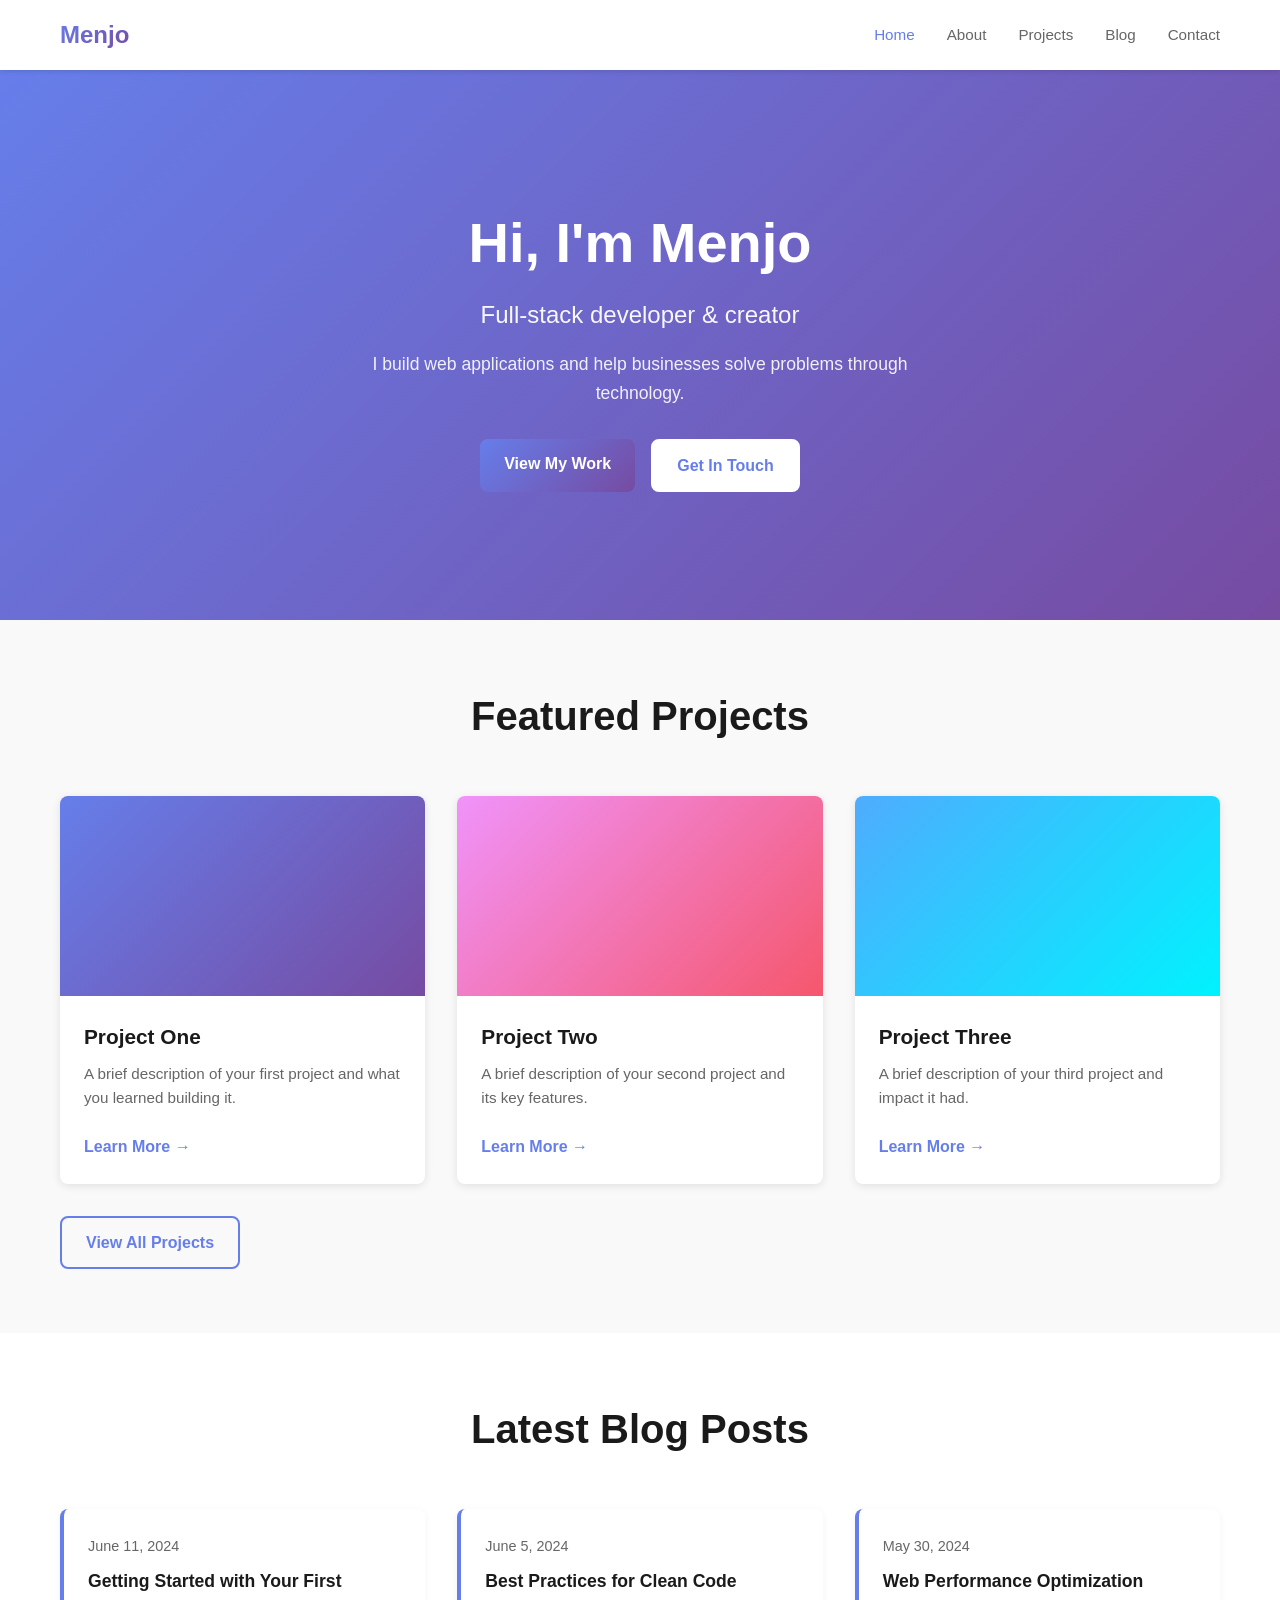
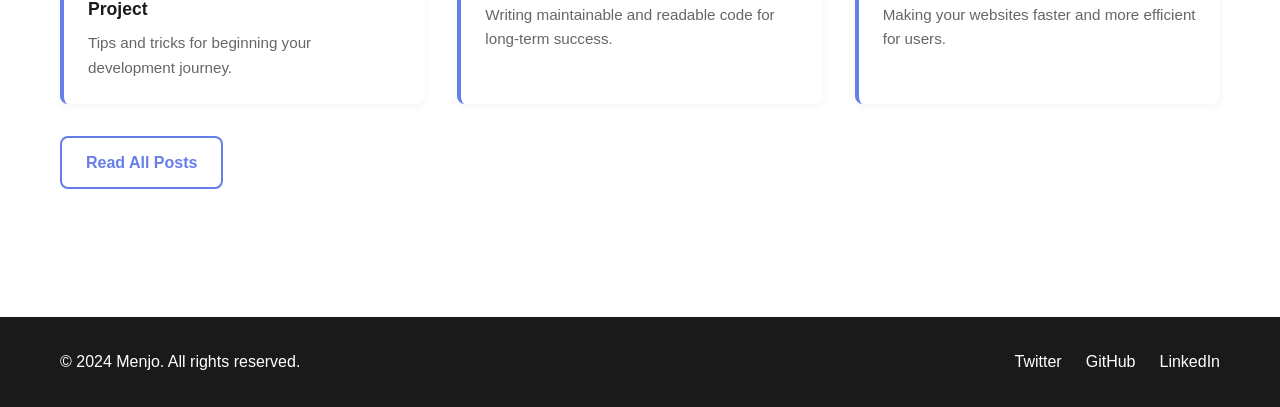
==== index.html @ 81b6dafb "Initial portfolio setup - Create complete static portfolio with 5 pages (home, about, projects, blog" ====
<!DOCTYPE html>
<html lang="en">
<head>
    <meta charset="UTF-8">
    <meta name="viewport" content="width=device-width, initial-scale=1.0">
    <title>Menjo - Portfolio</title>
    <link rel="stylesheet" href="styles/main.css">
</head>
<body>
    <nav class="navbar">
        <div class="container">
            <div class="logo">Menjo</div>
            <ul class="nav-links">
                <li><a href="index.html" class="active">Home</a></li>
                <li><a href="about.html">About</a></li>
                <li><a href="projects.html">Projects</a></li>
                <li><a href="blog.html">Blog</a></li>
                <li><a href="contact.html">Contact</a></li>
            </ul>
        </div>
    </nav>

    <header class="hero">
        <div class="hero-content">
            <h1>Hi, I'm Menjo</h1>
            <p class="subtitle">Full-stack developer & creator</p>
            <p class="description">I build web applications and help businesses solve problems through technology.</p>
            <div class="cta-buttons">
                <a href="projects.html" class="btn btn-primary">View My Work</a>
                <a href="contact.html" class="btn btn-secondary">Get In Touch</a>
            </div>
        </div>
    </header>

    <section class="featured-projects">
        <div class="container">
            <h2>Featured Projects</h2>
            <div class="projects-grid">
                <div class="project-card">
                    <div class="project-image" style="background: linear-gradient(135deg, #667eea 0%, #764ba2 100%);"></div>
                    <h3>Project One</h3>
                    <p>A brief description of your first project and what you learned building it.</p>
                    <a href="projects.html" class="link">Learn More →</a>
                </div>
                <div class="project-card">
                    <div class="project-image" style="background: linear-gradient(135deg, #f093fb 0%, #f5576c 100%);"></div>
                    <h3>Project Two</h3>
                    <p>A brief description of your second project and its key features.</p>
                    <a href="projects.html" class="link">Learn More →</a>
                </div>
                <div class="project-card">
                    <div class="project-image" style="background: linear-gradient(135deg, #4facfe 0%, #00f2fe 100%);"></div>
                    <h3>Project Three</h3>
                    <p>A brief description of your third project and impact it had.</p>
                    <a href="projects.html" class="link">Learn More →</a>
                </div>
            </div>
            <a href="projects.html" class="btn btn-outline">View All Projects</a>
        </div>
    </section>

    <section class="latest-posts">
        <div class="container">
            <h2>Latest Blog Posts</h2>
            <div class="posts-grid">
                <article class="post-card">
                    <time>June 11, 2024</time>
                    <h3><a href="blog.html">Getting Started with Your First Project</a></h3>
                    <p>Tips and tricks for beginning your development journey.</p>
                </article>
                <article class="post-card">
                    <time>June 5, 2024</time>
                    <h3><a href="blog.html">Best Practices for Clean Code</a></h3>
                    <p>Writing maintainable and readable code for long-term success.</p>
                </article>
                <article class="post-card">
                    <time>May 30, 2024</time>
                    <h3><a href="blog.html">Web Performance Optimization</a></h3>
                    <p>Making your websites faster and more efficient for users.</p>
                </article>
            </div>
            <a href="blog.html" class="btn btn-outline">Read All Posts</a>
        </div>
    </section>

    <footer class="footer">
        <div class="container">
            <p>&copy; 2024 Menjo. All rights reserved.</p>
            <div class="social-links">
                <a href="#" target="_blank">Twitter</a>
                <a href="#" target="_blank">GitHub</a>
                <a href="#" target="_blank">LinkedIn</a>
            </div>
        </div>
    </footer>
</body>
</html>
---- styles/main.css ----
* {
    margin: 0;
    padding: 0;
    box-sizing: border-box;
}

:root {
    --primary-color: #667eea;
    --secondary-color: #764ba2;
    --text-dark: #1a1a1a;
    --text-light: #666;
    --bg-light: #f9f9f9;
    --border-color: #eee;
    --transition: all 0.3s ease;
}

html {
    scroll-behavior: smooth;
}

body {
    font-family: -apple-system, BlinkMacSystemFont, 'Segoe UI', Roboto, Oxygen, Ubuntu, Cantarell, sans-serif;
    line-height: 1.6;
    color: var(--text-dark);
    background: #fff;
}

.container {
    max-width: 1200px;
    margin: 0 auto;
    padding: 0 20px;
}

/* Navigation */
.navbar {
    background: #fff;
    box-shadow: 0 2px 4px rgba(0, 0, 0, 0.1);
    position: sticky;
    top: 0;
    z-index: 100;
}

.navbar .container {
    display: flex;
    justify-content: space-between;
    align-items: center;
    padding: 1rem 20px;
}

.logo {
    font-size: 1.5rem;
    font-weight: bold;
    background: linear-gradient(135deg, var(--primary-color), var(--secondary-color));
    -webkit-background-clip: text;
    -webkit-text-fill-color: transparent;
    background-clip: text;
}

.nav-links {
    display: flex;
    list-style: none;
    gap: 2rem;
}

.nav-links a {
    text-decoration: none;
    color: var(--text-light);
    transition: var(--transition);
    font-size: 0.95rem;
}

.nav-links a:hover,
.nav-links a.active {
    color: var(--primary-color);
    font-weight: 500;
}

/* Hero Section */
.hero {
    background: linear-gradient(135deg, var(--primary-color) 0%, var(--secondary-color) 100%);
    color: white;
    padding: 8rem 20px;
    text-align: center;
}

.hero-content h1 {
    font-size: 3.5rem;
    margin-bottom: 0.5rem;
    font-weight: 700;
}

.hero .subtitle {
    font-size: 1.5rem;
    margin-bottom: 1rem;
    opacity: 0.95;
}

.hero .description {
    font-size: 1.1rem;
    max-width: 600px;
    margin: 0 auto 2rem;
    opacity: 0.9;
}

.cta-buttons {
    display: flex;
    gap: 1rem;
    justify-content: center;
    flex-wrap: wrap;
}

/* Buttons */
.btn {
    padding: 0.75rem 1.5rem;
    border-radius: 0.5rem;
    text-decoration: none;
    font-weight: 600;
    cursor: pointer;
    border: none;
    transition: var(--transition);
    display: inline-block;
    text-align: center;
}

.btn-primary {
    background: linear-gradient(135deg, #667eea, #764ba2);
    color: white;
}

.btn-primary:hover {
    transform: translateY(-2px);
    box-shadow: 0 10px 25px rgba(102, 126, 234, 0.4);
}

.btn-secondary {
    background: white;
    color: var(--primary-color);
    border: 2px solid white;
}

.btn-secondary:hover {
    background: transparent;
    color: white;
}

.btn-outline {
    border: 2px solid var(--primary-color);
    color: var(--primary-color);
    background: transparent;
}

.btn-outline:hover {
    background: var(--primary-color);
    color: white;
}

/* Section Styles */
section {
    padding: 4rem 0;
}

section h2 {
    font-size: 2.5rem;
    margin-bottom: 3rem;
    text-align: center;
}

.page-header {
    background: linear-gradient(135deg, var(--primary-color) 0%, var(--secondary-color) 100%);
    color: white;
    padding: 4rem 20px;
    text-align: center;
}

.page-header h1 {
    font-size: 2.5rem;
    margin-bottom: 0.5rem;
}

.page-header .subtitle {
    font-size: 1.2rem;
    opacity: 0.9;
}

/* Featured Projects Grid */
.featured-projects {
    background: var(--bg-light);
}

.projects-grid {
    display: grid;
    grid-template-columns: repeat(auto-fit, minmax(300px, 1fr));
    gap: 2rem;
    margin-bottom: 2rem;
}

.project-card {
    background: white;
    border-radius: 0.5rem;
    overflow: hidden;
    box-shadow: 0 2px 8px rgba(0, 0, 0, 0.1);
    transition: var(--transition);
}

.project-card:hover {
    transform: translateY(-5px);
    box-shadow: 0 12px 24px rgba(0, 0, 0, 0.15);
}

.project-image {
    width: 100%;
    height: 200px;
    background-color: #e0e0e0;
}

.project-card h3 {
    padding: 1.5rem 1.5rem 0.5rem;
    font-size: 1.3rem;
}

.project-card p {
    padding: 0 1.5rem;
    color: var(--text-light);
    font-size: 0.95rem;
}

.project-card .link {
    display: inline-block;
    padding: 1.5rem;
    color: var(--primary-color);
    text-decoration: none;
    font-weight: 600;
    transition: var(--transition);
}

.project-card .link:hover {
    color: var(--secondary-color);
}

/* Large Project Cards (Projects Page) */
.projects-grid-large {
    grid-template-columns: 1fr;
}

.project-card-large {
    display: grid;
    grid-template-columns: 1fr 1fr;
    background: white;
    border-radius: 0.5rem;
    overflow: hidden;
    box-shadow: 0 2px 8px rgba(0, 0, 0, 0.1);
    transition: var(--transition);
}

.project-card-large:hover {
    box-shadow: 0 12px 24px rgba(0, 0, 0, 0.15);
}

.project-card-large:nth-child(even) {
    grid-template-columns: 1fr 1fr;
    direction: rtl;
}

.project-card-large:nth-child(even) > * {
    direction: ltr;
}

.project-card-large .project-image {
    height: 300px;
}

.project-details {
    padding: 2rem;
    display: flex;
    flex-direction: column;
    justify-content: center;
}

.project-details h3 {
    font-size: 1.5rem;
    margin-bottom: 0.5rem;
}

.project-category {
    color: var(--primary-color);
    font-size: 0.85rem;
    font-weight: 600;
    text-transform: uppercase;
    margin-bottom: 1rem;
}

.project-details p {
    color: var(--text-light);
    margin-bottom: 1.5rem;
    line-height: 1.8;
}

.tech-tags {
    display: flex;
    flex-wrap: wrap;
    gap: 0.5rem;
    margin-bottom: 1.5rem;
}

.tag {
    background: var(--bg-light);
    color: var(--text-dark);
    padding: 0.3rem 0.8rem;
    border-radius: 20px;
    font-size: 0.85rem;
}

.project-links {
    display: flex;
    gap: 1.5rem;
}

.project-links .link {
    color: var(--primary-color);
    text-decoration: none;
    font-weight: 600;
    transition: var(--transition);
    padding: 0;
}

.project-links .link:hover {
    color: var(--secondary-color);
}

/* Latest Posts */
.latest-posts {
    padding: 4rem 0;
}

.posts-grid {
    display: grid;
    grid-template-columns: repeat(auto-fit, minmax(280px, 1fr));
    gap: 2rem;
    margin-bottom: 2rem;
}

.post-card {
    background: white;
    padding: 1.5rem;
    border-radius: 0.5rem;
    border-left: 4px solid var(--primary-color);
    box-shadow: 0 2px 8px rgba(0, 0, 0, 0.05);
    transition: var(--transition);
}

.post-card:hover {
    box-shadow: 0 8px 16px rgba(0, 0, 0, 0.1);
}

.post-card time {
    color: var(--text-light);
    font-size: 0.9rem;
}

.post-card h3 {
    margin: 0.5rem 0;
    font-size: 1.1rem;
}

.post-card h3 a {
    color: var(--text-dark);
    text-decoration: none;
    transition: var(--transition);
}

.post-card h3 a:hover {
    color: var(--primary-color);
}

.post-card p {
    color: var(--text-light);
    font-size: 0.95rem;
    margin-top: 0.5rem;
}

/* About Section */
.about-section {
    padding: 4rem 0;
}

.about-content {
    display: grid;
    grid-template-columns: 1fr 1fr;
    gap: 3rem;
    align-items: center;
}

.about-text h2 {
    font-size: 2rem;
    margin-bottom: 1rem;
    text-align: left;
}

.about-text p {
    color: var(--text-light);
    margin-bottom: 1.5rem;
    line-height: 1.8;
    font-size: 1rem;
}

.about-text h3 {
    font-size: 1.3rem;
    margin-top: 2rem;
    margin-bottom: 1rem;
}

.skills-grid {
    display: grid;
    grid-template-columns: repeat(2, 1fr);
    gap: 1.5rem;
    margin-bottom: 2rem;
}

.skill-item {
    background: var(--bg-light);
    padding: 1.5rem;
    border-radius: 0.5rem;
}

.skill-item h4 {
    font-size: 1.1rem;
    margin-bottom: 0.5rem;
}

.skill-item p {
    color: var(--text-light);
    font-size: 0.95rem;
}

.what-i-do {
    list-style: none;
    padding-left: 0;
}

.what-i-do li {
    padding: 0.5rem 0;
    padding-left: 1.5rem;
    color: var(--text-light);
    position: relative;
}

.what-i-do li:before {
    content: "✓";
    position: absolute;
    left: 0;
    color: var(--primary-color);
    font-weight: bold;
}

.about-image {
    display: flex;
    align-items: center;
    justify-content: center;
}

.placeholder-image {
    width: 100%;
    aspect-ratio: 1;
    background: linear-gradient(135deg, var(--primary-color), var(--secondary-color));
    border-radius: 0.5rem;
    display: flex;
    align-items: center;
    justify-content: center;
    color: white;
    font-size: 1.5rem;
    font-weight: 600;
}

/* Timeline */
.timeline {
    padding: 4rem 0;
    background: var(--bg-light);
}

.timeline-items {
    position: relative;
    padding-left: 2rem;
}

.timeline-items:before {
    content: "";
    position: absolute;
    left: 0;
    top: 0;
    bottom: 0;
    width: 2px;
    background: var(--primary-color);
}

.timeline-item {
    margin-bottom: 2rem;
    position: relative;
}

.timeline-item:before {
    content: "";
    position: absolute;
    left: -2.5rem;
    top: 0;
    width: 1rem;
    height: 1rem;
    background: var(--primary-color);
    border: 3px solid white;
    border-radius: 50%;
    box-shadow: 0 0 0 3px var(--primary-color);
}

.timeline-date {
    color: var(--primary-color);
    font-weight: 600;
    font-size: 0.95rem;
}

.timeline-item h3 {
    margin: 0.5rem 0;
    font-size: 1.2rem;
}

.timeline-item p {
    color: var(--text-light);
}

/* Blog Section */
.blog-section {
    padding: 4rem 0;
}

.search-bar {
    margin-bottom: 3rem;
}

.search-bar input {
    width: 100%;
    max-width: 500px;
    padding: 0.75rem 1rem;
    border: 2px solid var(--border-color);
    border-radius: 0.5rem;
    font-size: 1rem;
    transition: var(--transition);
}

.search-bar input:focus {
    outline: none;
    border-color: var(--primary-color);
    box-shadow: 0 0 0 3px rgba(102, 126, 234, 0.1);
}

.blog-grid {
    display: grid;
    grid-template-columns: repeat(auto-fill, minmax(350px, 1fr));
    gap: 2rem;
}

.blog-post {
    background: white;
    padding: 2rem;
    border-radius: 0.5rem;
    box-shadow: 0 2px 8px rgba(0, 0, 0, 0.05);
    transition: var(--transition);
    border-top: 3px solid transparent;
}

.blog-post:hover {
    box-shadow: 0 8px 16px rgba(0, 0, 0, 0.1);
    border-top-color: var(--primary-color);
    transform: translateY(-3px);
}

.post-header {
    display: flex;
    justify-content: space-between;
    align-items: center;
    margin-bottom: 1rem;
    font-size: 0.85rem;
    color: var(--text-light);
}

.blog-post h2 {
    font-size: 1.3rem;
    margin-bottom: 1rem;
    text-align: left;
}

.blog-post p {
    color: var(--text-light);
    margin-bottom: 1.5rem;
    line-height: 1.7;
}

.post-tags {
    display: flex;
    flex-wrap: wrap;
    gap: 0.5rem;
    margin-bottom: 1rem;
}

.read-more {
    color: var(--primary-color);
    text-decoration: none;
    font-weight: 600;
    transition: var(--transition);
    display: inline-block;
}

.read-more:hover {
    color: var(--secondary-color);
    transform: translateX(5px);
}

/* Contact Section */
.contact-section {
    padding: 4rem 0;
}

.contact-content {
    display: grid;
    grid-template-columns: 1fr 1fr;
    gap: 3rem;
}

.contact-info h2 {
    font-size: 2rem;
    margin-bottom: 1rem;
    text-align: left;
}

.contact-info > p {
    color: var(--text-light);
    margin-bottom: 2rem;
    line-height: 1.8;
}

.contact-methods {
    display: flex;
    flex-direction: column;
    gap: 2rem;
}

.contact-method h3 {
    font-size: 1.1rem;
    margin-bottom: 0.5rem;
}

.contact-method a {
    color: var(--primary-color);
    text-decoration: none;
    transition: var(--transition);
}

.contact-method a:hover {
    color: var(--secondary-color);
}

.contact-method .social-links {
    display: flex;
    gap: 1rem;
    flex-wrap: wrap;
}

.contact-form {
    background: var(--bg-light);
    padding: 2rem;
    border-radius: 0.5rem;
}

.form-group {
    margin-bottom: 1.5rem;
}

.form-group label {
    display: block;
    margin-bottom: 0.5rem;
    font-weight: 600;
}

.form-group input,
.form-group textarea {
    width: 100%;
    padding: 0.75rem;
    border: 1px solid var(--border-color);
    border-radius: 0.3rem;
    font-family: inherit;
    font-size: 1rem;
    transition: var(--transition);
}

.form-group input:focus,
.form-group textarea:focus {
    outline: none;
    border-color: var(--primary-color);
    box-shadow: 0 0 0 3px rgba(102, 126, 234, 0.1);
}

.contact-form .btn {
    width: 100%;
}

.form-message {
    margin-top: 1rem;
    padding: 1rem;
    border-radius: 0.3rem;
    text-align: center;
    display: none;
}

.form-message.success {
    display: block;
    background: #d4edda;
    color: #155724;
    border: 1px solid #c3e6cb;
}

.form-message.error {
    display: block;
    background: #f8d7da;
    color: #721c24;
    border: 1px solid #f5c6cb;
}

/* Footer */
.footer {
    background: var(--text-dark);
    color: white;
    padding: 2rem 0;
    text-align: center;
    margin-top: 4rem;
}

.footer .container {
    display: flex;
    justify-content: space-between;
    align-items: center;
    flex-wrap: wrap;
    gap: 1rem;
}

.footer p {
    margin: 0;
}

.social-links {
    display: flex;
    gap: 1.5rem;
    justify-content: center;
}

.social-links a {
    color: white;
    text-decoration: none;
    transition: var(--transition);
}

.social-links a:hover {
    color: var(--primary-color);
}

/* Responsive */
@media (max-width: 768px) {
    .nav-links {
        gap: 1rem;
        font-size: 0.85rem;
    }

    .hero-content h1 {
        font-size: 2.5rem;
    }

    .hero .subtitle {
        font-size: 1.2rem;
    }

    .cta-buttons {
        flex-direction: column;
    }

    .btn {
        width: 100%;
    }

    section h2 {
        font-size: 2rem;
    }

    .about-content,
    .contact-content {
        grid-template-columns: 1fr;
    }

    .project-card-large {
        grid-template-columns: 1fr !important;
    }

    .project-card-large:nth-child(even) {
        direction: ltr;
    }

    .project-card-large:nth-child(even) > * {
        direction: ltr;
    }

    .skills-grid {
        grid-template-columns: 1fr;
    }

    .footer .container {
        flex-direction: column;
    }

    .projects-grid,
    .posts-grid,
    .blog-grid {
        grid-template-columns: 1fr;
    }
}

@media (max-width: 480px) {
    .hero-content h1 {
        font-size: 2rem;
    }

    .nav-links {
        gap: 0.5rem;
        font-size: 0.75rem;
    }

    section {
        padding: 2rem 0;
    }

    section h2 {
        font-size: 1.5rem;
        margin-bottom: 1.5rem;
    }

    .project-details {
        padding: 1rem;
    }

    .contact-methods {
        gap: 1rem;
    }
}
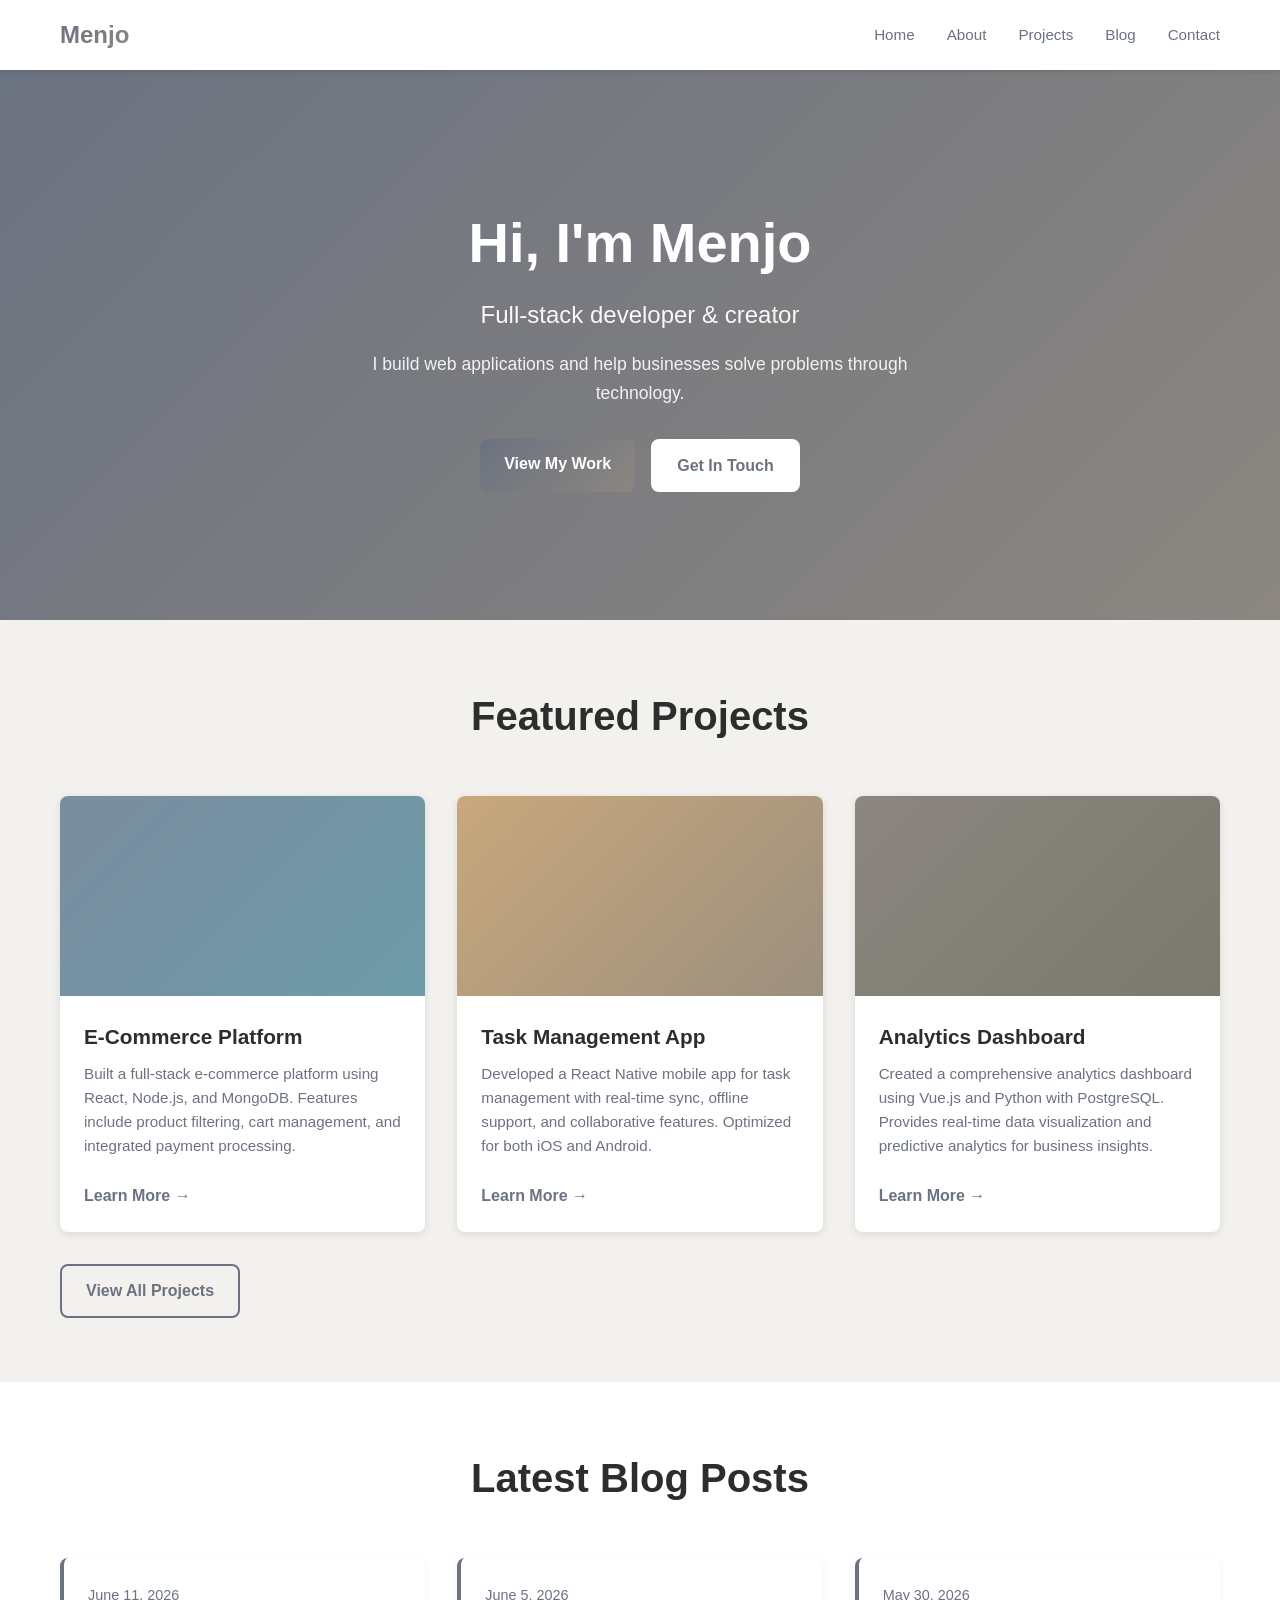
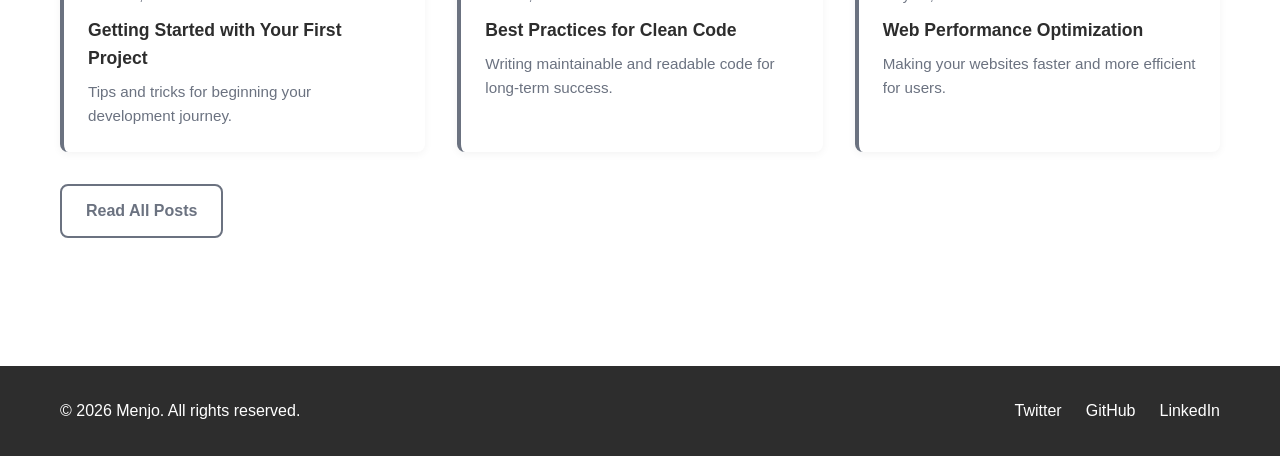
==== commit 908496bc: "Update portfolio with dull colors, project descriptions, and contact information - Change color sche" ====
--- a/index.html
+++ b/index.html
@@ -37,21 +37,21 @@
             <h2>Featured Projects</h2>
             <div class="projects-grid">
                 <div class="project-card">
-                    <div class="project-image" style="background: linear-gradient(135deg, #667eea 0%, #764ba2 100%);"></div>
-                    <h3>Project One</h3>
-                    <p>A brief description of your first project and what you learned building it.</p>
+                    <div class="project-image" style="background: linear-gradient(135deg, #7a8d9f 0%, #6d9ba8 100%);"></div>
+                    <h3>E-Commerce Platform</h3>
+                    <p>Built a full-stack e-commerce platform using React, Node.js, and MongoDB. Features include product filtering, cart management, and integrated payment processing.</p>
                     <a href="projects.html" class="link">Learn More →</a>
                 </div>
                 <div class="project-card">
-                    <div class="project-image" style="background: linear-gradient(135deg, #f093fb 0%, #f5576c 100%);"></div>
-                    <h3>Project Two</h3>
-                    <p>A brief description of your second project and its key features.</p>
+                    <div class="project-image" style="background: linear-gradient(135deg, #c9a87c 0%, #9b8f7e 100%);"></div>
+                    <h3>Task Management App</h3>
+                    <p>Developed a React Native mobile app for task management with real-time sync, offline support, and collaborative features. Optimized for both iOS and Android.</p>
                     <a href="projects.html" class="link">Learn More →</a>
                 </div>
                 <div class="project-card">
-                    <div class="project-image" style="background: linear-gradient(135deg, #4facfe 0%, #00f2fe 100%);"></div>
-                    <h3>Project Three</h3>
-                    <p>A brief description of your third project and impact it had.</p>
+                    <div class="project-image" style="background: linear-gradient(135deg, #8b8680 0%, #7a7a6e 100%);"></div>
+                    <h3>Analytics Dashboard</h3>
+                    <p>Created a comprehensive analytics dashboard using Vue.js and Python with PostgreSQL. Provides real-time data visualization and predictive analytics for business insights.</p>
                     <a href="projects.html" class="link">Learn More →</a>
                 </div>
             </div>
@@ -64,17 +64,17 @@
             <h2>Latest Blog Posts</h2>
             <div class="posts-grid">
                 <article class="post-card">
-                    <time>June 11, 2024</time>
+                    <time>June 11, 2026</time>
                     <h3><a href="blog.html">Getting Started with Your First Project</a></h3>
                     <p>Tips and tricks for beginning your development journey.</p>
                 </article>
                 <article class="post-card">
-                    <time>June 5, 2024</time>
+                    <time>June 5, 2026</time>
                     <h3><a href="blog.html">Best Practices for Clean Code</a></h3>
                     <p>Writing maintainable and readable code for long-term success.</p>
                 </article>
                 <article class="post-card">
-                    <time>May 30, 2024</time>
+                    <time>May 30, 2026</time>
                     <h3><a href="blog.html">Web Performance Optimization</a></h3>
                     <p>Making your websites faster and more efficient for users.</p>
                 </article>
@@ -85,7 +85,7 @@
 
     <footer class="footer">
         <div class="container">
-            <p>&copy; 2024 Menjo. All rights reserved.</p>
+            <p>&copy; 2026 Menjo. All rights reserved.</p>
             <div class="social-links">
                 <a href="#" target="_blank">Twitter</a>
                 <a href="#" target="_blank">GitHub</a>
--- a/styles/main.css
+++ b/styles/main.css
@@ -5,12 +5,12 @@
 }
 
 :root {
-    --primary-color: #667eea;
-    --secondary-color: #764ba2;
-    --text-dark: #1a1a1a;
-    --text-light: #666;
-    --bg-light: #f9f9f9;
-    --border-color: #eee;
+    --primary-color: #6b7280;
+    --secondary-color: #8b8680;
+    --text-dark: #2d2d2d;
+    --text-light: #6b7280;
+    --bg-light: #f3f1ed;
+    --border-color: #e5e0d8;
     --transition: all 0.3s ease;
 }
 
@@ -123,7 +123,7 @@
 }
 
 .btn-primary {
-    background: linear-gradient(135deg, #667eea, #764ba2);
+    background: linear-gradient(135deg, #6b7280, #8b8680);
     color: white;
 }
 
